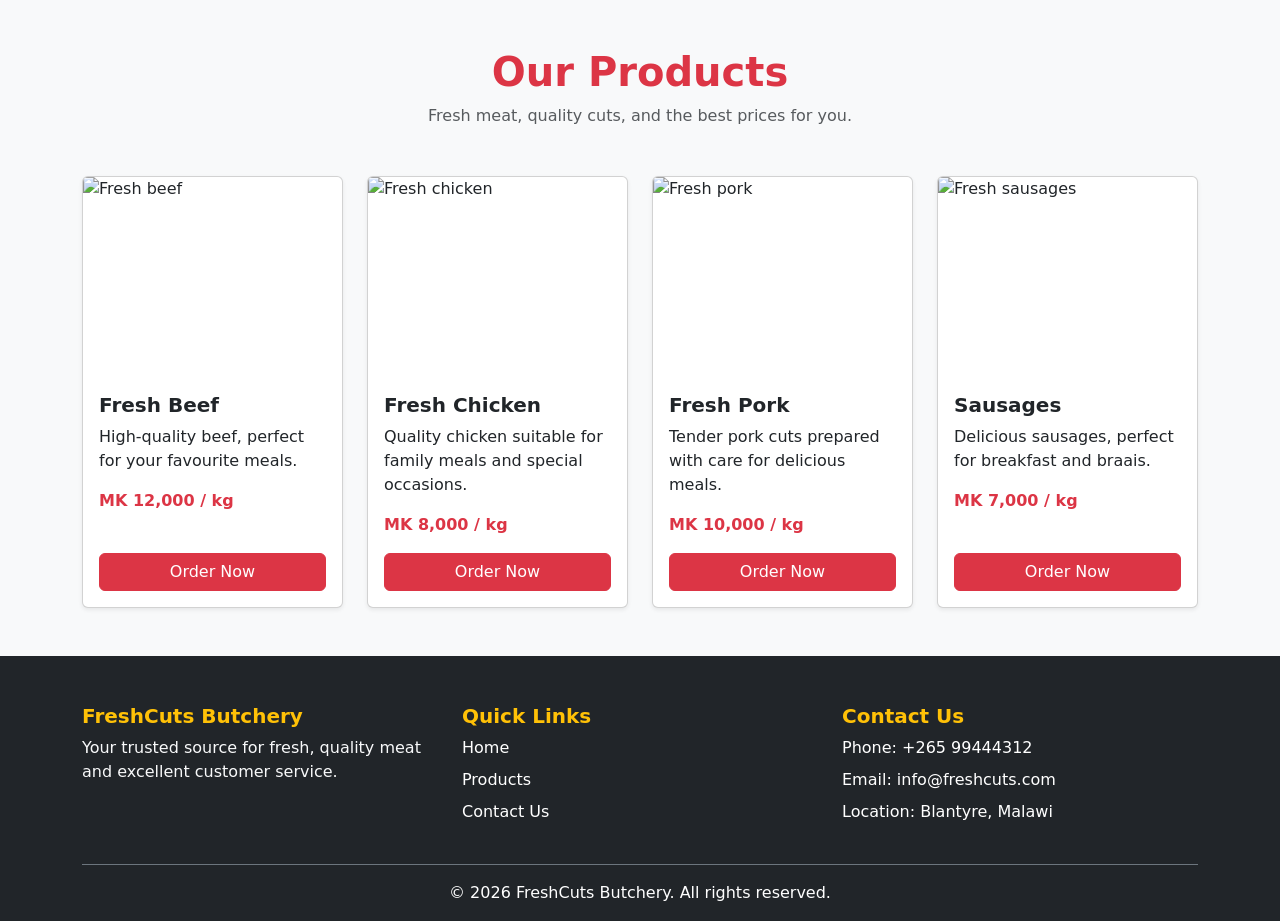
==== products.html @ 131077a3 "Add files via upload product html" ====
<!DOCTYPE html>
<html lang="en">

<head>
    <meta charset="UTF-8">
    <meta name="viewport" content="width=device-width, initial-scale=1.0">

    <title>Our Products | FreshCuts Butchery</title>

    <!-- Bootstrap CSS -->
    <link href="https://cdn.jsdelivr.net/npm/bootstrap@5.3.3/dist/css/bootstrap.min.css"
          rel="stylesheet">
</head>

<body>

    <!-- ================= PRODUCTS SECTION ================= -->

    <section class="py-5 bg-light">

        <div class="container">

            <!-- Section Heading -->
            <div class="text-center mb-5">
                <h1 class="fw-bold text-danger">Our Products</h1>

                <p class="text-muted">
                    Fresh meat, quality cuts, and the best prices for you.
                </p>
            </div>

            <!-- Product Cards -->
            <div class="row g-4">

                <!-- BEEF CARD -->
                <div class="col-12 col-sm-6 col-lg-3">

                    <div class="card h-100 shadow-sm">

                        <img src="beef.jpg"
                             class="card-img-top"
                             alt="Fresh beef"
                             style="height: 200px; object-fit: cover;">

                        <div class="card-body d-flex flex-column">

                            <h5 class="card-title fw-bold">Fresh Beef</h5>

                            <p class="card-text">
                                High-quality beef, perfect for your favourite meals.
                            </p>

                            <p class="fw-bold text-danger">MK 12,000 / kg</p>

                            <a href="#" class="btn btn-danger mt-auto">
                                Order Now
                            </a>

                        </div>

                    </div>

                </div>


                <!-- CHICKEN CARD -->
                <div class="col-12 col-sm-6 col-lg-3">

                    <div class="card h-100 shadow-sm">

                        <img src="chicken.jpg"
                             class="card-img-top"
                             alt="Fresh chicken"
                             style="height: 200px; object-fit: cover;">

                        <div class="card-body d-flex flex-column">

                            <h5 class="card-title fw-bold">Fresh Chicken</h5>

                            <p class="card-text">
                                Quality chicken suitable for family meals and special occasions.
                            </p>

                            <p class="fw-bold text-danger">MK 8,000 / kg</p>

                            <a href="#" class="btn btn-danger mt-auto">
                                Order Now
                            </a>

                        </div>

                    </div>

                </div>


                <!-- PORK CARD -->
                <div class="col-12 col-sm-6 col-lg-3">

                    <div class="card h-100 shadow-sm">

                        <img src="pork.jpg"
                             class="card-img-top"
                             alt="Fresh pork"
                             style="height: 200px; object-fit: cover;">

                        <div class="card-body d-flex flex-column">

                            <h5 class="card-title fw-bold">Fresh Pork</h5>

                            <p class="card-text">
                                Tender pork cuts prepared with care for delicious meals.
                            </p>

                            <p class="fw-bold text-danger">MK 10,000 / kg</p>

                            <a href="#" class="btn btn-danger mt-auto">
                                Order Now
                            </a>

                        </div>

                    </div>

                </div>


                <!-- SAUSAGES CARD -->
                <div class="col-12 col-sm-6 col-lg-3">

                    <div class="card h-100 shadow-sm">

                        <img src="SS.jpg"
                             class="card-img-top"
                             alt="Fresh sausages"
                             style="height: 200px; object-fit: cover;">

                        <div class="card-body d-flex flex-column">

                            <h5 class="card-title fw-bold">Sausages</h5>

                            <p class="card-text">
                                Delicious sausages, perfect for breakfast and braais.
                            </p>

                            <p class="fw-bold text-danger">MK 7,000 / kg</p>

                            <a href="#" class="btn btn-danger mt-auto">
                                Order Now
                            </a>

                        </div>

                    </div>

                </div>

            </div>

        </div>

    </section>


    <!-- ================= FOOTER SECTION ================= -->

    <footer class="bg-dark text-white pt-5">

        <div class="container">

            <div class="row g-4 pb-4">

                <!-- ABOUT -->
                <div class="col-12 col-md-4">

                    <h5 class="text-warning fw-bold">
                        FreshCuts Butchery
                    </h5>

                    <p class="text-light">
                        Your trusted source for fresh, quality meat
                        and excellent customer service.
                    </p>

                </div>


                <!-- QUICK LINKS -->
                <div class="col-12 col-md-4">

                    <h5 class="text-warning fw-bold">
                        Quick Links
                    </h5>

                    <ul class="list-unstyled">

                        <li class="mb-2">
                            <a href="index.html"
                               class="text-white text-decoration-none">
                                Home
                            </a>
                        </li>

                        <li class="mb-2">
                            <a href="products.html"
                               class="text-white text-decoration-none">
                                Products
                            </a>
                        </li>

                        <li class="mb-2">
                            <a href="contact.html"
                               class="text-white text-decoration-none">
                                Contact Us
                            </a>
                        </li>

                    </ul>

                </div>


                <!-- CONTACT DETAILS -->
                <div class="col-12 col-md-4">

                    <h5 class="text-warning fw-bold">
                        Contact Us
                    </h5>

                    <p class="mb-2">Phone: +265 99444312</p>

                    <p class="mb-2">Email: info@freshcuts.com</p>

                    <p>Location: Blantyre, Malawi</p>

                </div>

            </div>


            <!-- COPYRIGHT -->
            <div class="border-top border-secondary text-center py-3">

                <p class="mb-0">
                    &copy; 2026 FreshCuts Butchery.
                    All rights reserved.
                </p>

            </div>

        </div>

    </footer>


    <!-- Bootstrap JavaScript -->
    <script src="https://cdn.jsdelivr.net/npm/bootstrap@5.3.3/dist/js/bootstrap.bundle.min.js">
    </script>

</body>

</html>
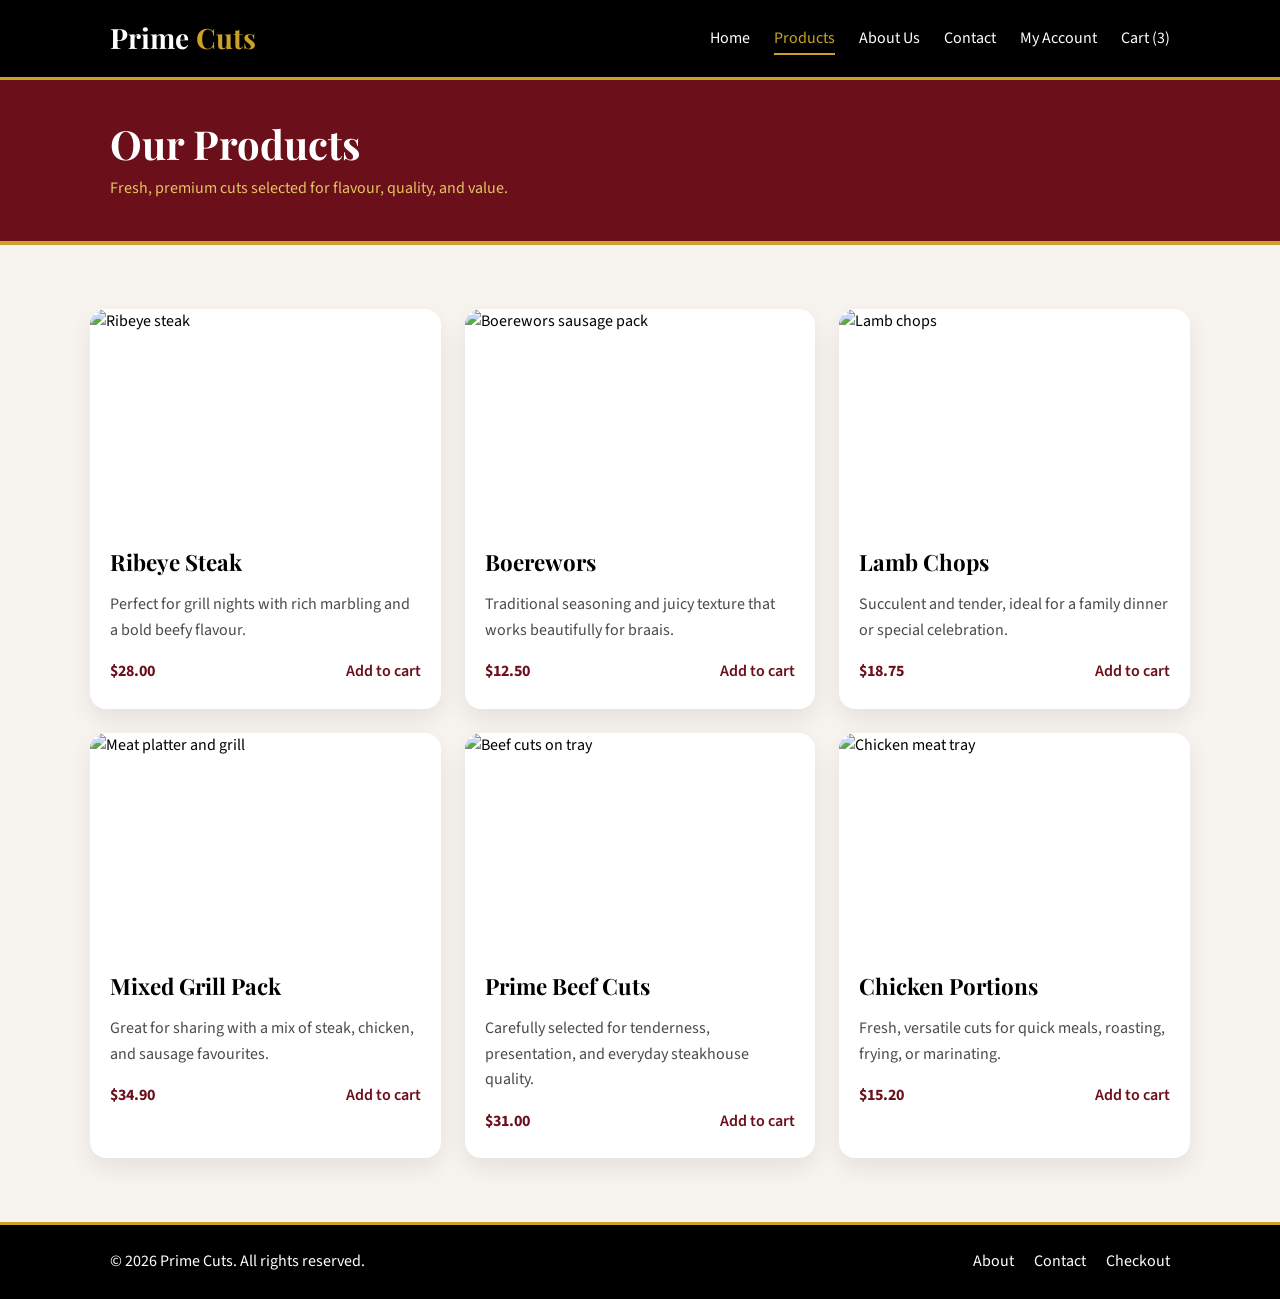
==== commit 16f4e758: "Add files via upload" ====
--- a/products.html
+++ b/products.html
@@ -1,262 +1,117 @@
 <!DOCTYPE html>
 <html lang="en">
+<head>
+  <meta charset="UTF-8">
+  <meta name="viewport" content="width=device-width, initial-scale=1.0">
+  <title>Products | Prime Cuts</title>
+  <link rel="preconnect" href="https://fonts.googleapis.com">
+  <link rel="preconnect" href="https://fonts.gstatic.com" crossorigin>
+  <link href="https://fonts.googleapis.com/css2?family=Playfair+Display:wght@600;700&family=Source+Sans+3:wght@400;600;700&display=swap" rel="stylesheet">
+  <link rel="stylesheet" href="styles.css">
+</head>
+<body>
+  <header class="site-header">
+    <div class="container header-inner">
+      <a href="index.html" class="logo">Prime <span>Cuts</span></a>
+      <nav aria-label="Main navigation">
+        <ul class="nav-links">
+          <li><a href="index.html">Home</a></li>
+          <li><a href="products.html" class="active">Products</a></li>
+          <li><a href="about.html">About Us</a></li>
+          <li><a href="contact.html">Contact</a></li>
+          <li><a href="my-account.html">My Account</a></li>
+          <li><a href="checkout.html">Cart (3)</a></li>
+        </ul>
+      </nav>
+    </div>
+  </header>
 
-<head>
-    <meta charset="UTF-8">
-    <meta name="viewport" content="width=device-width, initial-scale=1.0">
+  <section class="page-banner">
+    <div class="container">
+      <h1>Our Products</h1>
+      <p>Fresh, premium cuts selected for flavour, quality, and value.</p>
+    </div>
+  </section>
 
-    <title>Our Products | FreshCuts Butchery</title>
+  <main class="container section-block">
+    <div class="product-grid">
+      <article class="product-card">
+        <div class="product-image">
+          <img src="https://images.unsplash.com/photo-1555939594-58d7cb561ad1?auto=format&fit=crop&w=900&q=80" alt="Ribeye steak">
+        </div>
+        <div class="product-content">
+          <h3>Ribeye Steak</h3>
+          <p>Perfect for grill nights with rich marbling and a bold beefy flavour.</p>
+          <div class="product-meta"><span>$28.00</span><a href="checkout.html">Add to cart</a></div>
+        </div>
+      </article>
 
-    <!-- Bootstrap CSS -->
-    <link href="https://cdn.jsdelivr.net/npm/bootstrap@5.3.3/dist/css/bootstrap.min.css"
-          rel="stylesheet">
-</head>
+      <article class="product-card">
+        <div class="product-image">
+          <img src="https://images.unsplash.com/photo-1529692236671-f1f6cf9683ba?auto=format&fit=crop&w=900&q=80" alt="Boerewors sausage pack">
+        </div>
+        <div class="product-content">
+          <h3>Boerewors</h3>
+          <p>Traditional seasoning and juicy texture that works beautifully for braais.</p>
+          <div class="product-meta"><span>$12.50</span><a href="checkout.html">Add to cart</a></div>
+        </div>
+      </article>
 
-<body>
+      <article class="product-card">
+        <div class="product-image">
+          <img src="https://images.unsplash.com/photo-1600891964092-4316c288032e?auto=format&fit=crop&w=900&q=80" alt="Lamb chops">
+        </div>
+        <div class="product-content">
+          <h3>Lamb Chops</h3>
+          <p>Succulent and tender, ideal for a family dinner or special celebration.</p>
+          <div class="product-meta"><span>$18.75</span><a href="checkout.html">Add to cart</a></div>
+        </div>
+      </article>
 
-    <!-- ================= PRODUCTS SECTION ================= -->
+      <article class="product-card">
+        <div class="product-image">
+          <img src="https://images.unsplash.com/photo-1544025162-d76694265947?auto=format&fit=crop&w=900&q=80" alt="Meat platter and grill">
+        </div>
+        <div class="product-content">
+          <h3>Mixed Grill Pack</h3>
+          <p>Great for sharing with a mix of steak, chicken, and sausage favourites.</p>
+          <div class="product-meta"><span>$34.90</span><a href="checkout.html">Add to cart</a></div>
+        </div>
+      </article>
 
-    <section class="py-5 bg-light">
+      <article class="product-card">
+        <div class="product-image">
+          <img src="https://images.unsplash.com/photo-1607623814075-e51df1bdc82f?auto=format&fit=crop&w=900&q=80" alt="Beef cuts on tray">
+        </div>
+        <div class="product-content">
+          <h3>Prime Beef Cuts</h3>
+          <p>Carefully selected for tenderness, presentation, and everyday steakhouse quality.</p>
+          <div class="product-meta"><span>$31.00</span><a href="checkout.html">Add to cart</a></div>
+        </div>
+      </article>
 
-        <div class="container">
+      <article class="product-card">
+        <div class="product-image">
+          <img src="https://images.unsplash.com/photo-1518492104633-130d0cc84637?auto=format&fit=crop&w=900&q=80" alt="Chicken meat tray">
+        </div>
+        <div class="product-content">
+          <h3>Chicken Portions</h3>
+          <p>Fresh, versatile cuts for quick meals, roasting, frying, or marinating.</p>
+          <div class="product-meta"><span>$15.20</span><a href="checkout.html">Add to cart</a></div>
+        </div>
+      </article>
+    </div>
+  </main>
 
-            <!-- Section Heading -->
-            <div class="text-center mb-5">
-                <h1 class="fw-bold text-danger">Our Products</h1>
-
-                <p class="text-muted">
-                    Fresh meat, quality cuts, and the best prices for you.
-                </p>
-            </div>
-
-            <!-- Product Cards -->
-            <div class="row g-4">
-
-                <!-- BEEF CARD -->
-                <div class="col-12 col-sm-6 col-lg-3">
-
-                    <div class="card h-100 shadow-sm">
-
-                        <img src="beef.jpg"
-                             class="card-img-top"
-                             alt="Fresh beef"
-                             style="height: 200px; object-fit: cover;">
-
-                        <div class="card-body d-flex flex-column">
-
-                            <h5 class="card-title fw-bold">Fresh Beef</h5>
-
-                            <p class="card-text">
-                                High-quality beef, perfect for your favourite meals.
-                            </p>
-
-                            <p class="fw-bold text-danger">MK 12,000 / kg</p>
-
-                            <a href="#" class="btn btn-danger mt-auto">
-                                Order Now
-                            </a>
-
-                        </div>
-
-                    </div>
-
-                </div>
-
-
-                <!-- CHICKEN CARD -->
-                <div class="col-12 col-sm-6 col-lg-3">
-
-                    <div class="card h-100 shadow-sm">
-
-                        <img src="chicken.jpg"
-                             class="card-img-top"
-                             alt="Fresh chicken"
-                             style="height: 200px; object-fit: cover;">
-
-                        <div class="card-body d-flex flex-column">
-
-                            <h5 class="card-title fw-bold">Fresh Chicken</h5>
-
-                            <p class="card-text">
-                                Quality chicken suitable for family meals and special occasions.
-                            </p>
-
-                            <p class="fw-bold text-danger">MK 8,000 / kg</p>
-
-                            <a href="#" class="btn btn-danger mt-auto">
-                                Order Now
-                            </a>
-
-                        </div>
-
-                    </div>
-
-                </div>
-
-
-                <!-- PORK CARD -->
-                <div class="col-12 col-sm-6 col-lg-3">
-
-                    <div class="card h-100 shadow-sm">
-
-                        <img src="pork.jpg"
-                             class="card-img-top"
-                             alt="Fresh pork"
-                             style="height: 200px; object-fit: cover;">
-
-                        <div class="card-body d-flex flex-column">
-
-                            <h5 class="card-title fw-bold">Fresh Pork</h5>
-
-                            <p class="card-text">
-                                Tender pork cuts prepared with care for delicious meals.
-                            </p>
-
-                            <p class="fw-bold text-danger">MK 10,000 / kg</p>
-
-                            <a href="#" class="btn btn-danger mt-auto">
-                                Order Now
-                            </a>
-
-                        </div>
-
-                    </div>
-
-                </div>
-
-
-                <!-- SAUSAGES CARD -->
-                <div class="col-12 col-sm-6 col-lg-3">
-
-                    <div class="card h-100 shadow-sm">
-
-                        <img src="SS.jpg"
-                             class="card-img-top"
-                             alt="Fresh sausages"
-                             style="height: 200px; object-fit: cover;">
-
-                        <div class="card-body d-flex flex-column">
-
-                            <h5 class="card-title fw-bold">Sausages</h5>
-
-                            <p class="card-text">
-                                Delicious sausages, perfect for breakfast and braais.
-                            </p>
-
-                            <p class="fw-bold text-danger">MK 7,000 / kg</p>
-
-                            <a href="#" class="btn btn-danger mt-auto">
-                                Order Now
-                            </a>
-
-                        </div>
-
-                    </div>
-
-                </div>
-
-            </div>
-
-        </div>
-
-    </section>
-
-
-    <!-- ================= FOOTER SECTION ================= -->
-
-    <footer class="bg-dark text-white pt-5">
-
-        <div class="container">
-
-            <div class="row g-4 pb-4">
-
-                <!-- ABOUT -->
-                <div class="col-12 col-md-4">
-
-                    <h5 class="text-warning fw-bold">
-                        FreshCuts Butchery
-                    </h5>
-
-                    <p class="text-light">
-                        Your trusted source for fresh, quality meat
-                        and excellent customer service.
-                    </p>
-
-                </div>
-
-
-                <!-- QUICK LINKS -->
-                <div class="col-12 col-md-4">
-
-                    <h5 class="text-warning fw-bold">
-                        Quick Links
-                    </h5>
-
-                    <ul class="list-unstyled">
-
-                        <li class="mb-2">
-                            <a href="index.html"
-                               class="text-white text-decoration-none">
-                                Home
-                            </a>
-                        </li>
-
-                        <li class="mb-2">
-                            <a href="products.html"
-                               class="text-white text-decoration-none">
-                                Products
-                            </a>
-                        </li>
-
-                        <li class="mb-2">
-                            <a href="contact.html"
-                               class="text-white text-decoration-none">
-                                Contact Us
-                            </a>
-                        </li>
-
-                    </ul>
-
-                </div>
-
-
-                <!-- CONTACT DETAILS -->
-                <div class="col-12 col-md-4">
-
-                    <h5 class="text-warning fw-bold">
-                        Contact Us
-                    </h5>
-
-                    <p class="mb-2">Phone: +265 99444312</p>
-
-                    <p class="mb-2">Email: info@freshcuts.com</p>
-
-                    <p>Location: Blantyre, Malawi</p>
-
-                </div>
-
-            </div>
-
-
-            <!-- COPYRIGHT -->
-            <div class="border-top border-secondary text-center py-3">
-
-                <p class="mb-0">
-                    &copy; 2026 FreshCuts Butchery.
-                    All rights reserved.
-                </p>
-
-            </div>
-
-        </div>
-
-    </footer>
-
-
-    <!-- Bootstrap JavaScript -->
-    <script src="https://cdn.jsdelivr.net/npm/bootstrap@5.3.3/dist/js/bootstrap.bundle.min.js">
-    </script>
-
+  <footer class="site-footer">
+    <div class="container footer-inner">
+      <p>&copy; 2026 Prime Cuts. All rights reserved.</p>
+      <ul class="footer-links">
+        <li><a href="about.html">About</a></li>
+        <li><a href="contact.html">Contact</a></li>
+        <li><a href="checkout.html">Checkout</a></li>
+      </ul>
+    </div>
+  </footer>
 </body>
-
-</html>+</html>
--- a/styles.css
+++ b/styles.css
@@ -0,0 +1,905 @@
+/* ==========================================================
+   PRIME CUTS BUTCHERY - styles.css
+   Colour scheme: Burgundy, Gold, Black, White
+   Sections: 1 Design tokens | 2 Base | 3 Layout | 4 Header
+             5 Banner | 6 Forms | 7 Order summary | 8 Buttons
+             9 Footer | 10 Animations | 11 Responsive
+   ========================================================== */
+
+/* ---------- 1. DESIGN TOKENS (consistent design) ---------- */
+:root {
+  --burgundy: #6b0f1a;
+  --burgundy-dark: #4a0a12;
+  --gold: #c9a227;
+  --gold-light: #e3c564;
+  --black: #000000;
+  --white: #ffffff;
+  --off-white: #f7f3ee;
+
+  --font-heading: "Playfair Display", Georgia, "Times New Roman", serif;
+  --font-body: "Source Sans 3", "Segoe UI", Arial, sans-serif;
+
+  --radius: 4px;
+  --transition: 0.25s ease;
+}
+
+/* ---------- 2. BASE ---------- */
+*,
+*::before,
+*::after {
+  box-sizing: border-box;
+}
+
+body {
+  margin: 0;
+  font-family: var(--font-body);
+  font-size: 1rem;
+  line-height: 1.6;
+  color: var(--black);
+  background-color: var(--off-white);
+}
+
+h1, h2, h3 {
+  font-family: var(--font-heading);
+  line-height: 1.2;
+  margin: 0 0 0.5rem;
+}
+
+a {
+  color: inherit;
+  text-decoration: none;
+}
+
+ul {
+  list-style: none;
+  margin: 0;
+  padding: 0;
+}
+
+:focus-visible {
+  outline: 3px solid var(--gold);
+  outline-offset: 2px;
+}
+
+/* ---------- 3. LAYOUT ---------- */
+.container {
+  width: 100%;
+  max-width: 1100px;
+  margin: 0 auto;
+  padding: 0 1.25rem;
+}
+
+.checkout-layout {
+  display: grid;
+  grid-template-columns: 1.4fr 1fr;
+  gap: 2rem;
+  padding-top: 2.5rem;
+  padding-bottom: 3rem;
+  align-items: start;
+}
+
+/* ---------- 4. HEADER ---------- */
+.site-header {
+  background-color: var(--black);
+  border-bottom: 3px solid var(--gold);
+}
+
+.header-inner {
+  display: flex;
+  align-items: center;
+  justify-content: space-between;
+  flex-wrap: wrap;
+  gap: 0.75rem;
+  padding-top: 1rem;
+  padding-bottom: 1rem;
+}
+
+.logo {
+  font-family: var(--font-heading);
+  font-size: 1.75rem;
+  font-weight: 700;
+  color: var(--white);
+}
+
+.logo span {
+  color: var(--gold);
+}
+
+.nav-links {
+  display: flex;
+  flex-wrap: wrap;
+  gap: 1.5rem;
+}
+
+.nav-links a {
+  color: var(--white);
+  padding-bottom: 0.25rem;
+  border-bottom: 2px solid transparent;
+  transition: color var(--transition), border-color var(--transition);
+}
+
+.nav-links a:hover,
+.nav-links a.active {
+  color: var(--gold);
+  border-bottom-color: var(--gold);
+}
+
+/* ---------- 5. PAGE BANNER ---------- */
+.page-banner {
+  background-color: var(--burgundy);
+  color: var(--white);
+  padding: 2.5rem 0;
+  border-bottom: 4px solid var(--gold);
+}
+
+.page-banner h1 {
+  font-size: 2.5rem;
+  color: var(--white);
+}
+
+.page-banner p {
+  margin: 0;
+  color: var(--gold-light);
+}
+
+/* ---------- 6. FORMS ---------- */
+.checkout-form fieldset {
+  background-color: var(--white);
+  border: 1px solid #ddd;
+  border-top: 4px solid var(--burgundy);
+  border-radius: var(--radius);
+  padding: 1.25rem 1.5rem 1.5rem;
+  margin: 0 0 1.5rem;
+}
+
+.checkout-form legend {
+  font-family: var(--font-heading);
+  font-size: 1.25rem;
+  font-weight: 600;
+  color: var(--burgundy);
+  padding: 0 0.5rem;
+}
+
+.form-row {
+  display: grid;
+  grid-template-columns: 1fr 1fr;
+  gap: 1rem;
+}
+
+.field {
+  margin-bottom: 1rem;
+}
+
+.field label {
+  display: block;
+  font-weight: 600;
+  margin-bottom: 0.25rem;
+}
+
+.field input,
+.field textarea {
+  width: 100%;
+  padding: 0.65rem 0.75rem;
+  font: inherit;
+  color: var(--black);
+  background-color: var(--white);
+  border: 1px solid #999;
+  border-radius: var(--radius);
+  transition: border-color var(--transition), box-shadow var(--transition);
+}
+
+.field input:hover,
+.field textarea:hover {
+  border-color: var(--burgundy);
+}
+
+.field input:focus,
+.field textarea:focus {
+  outline: none;
+  border-color: var(--gold);
+  box-shadow: 0 0 0 3px rgba(201, 162, 39, 0.35);
+}
+
+/* ---------- 7. ORDER SUMMARY ---------- */
+.order-summary {
+  position: sticky;
+  top: 1.5rem;
+  background-color: var(--black);
+  color: var(--white);
+  border: 2px solid var(--gold);
+  border-radius: var(--radius);
+  padding: 1.5rem;
+}
+
+.order-summary h2 {
+  color: var(--gold);
+  font-size: 1.5rem;
+  padding-bottom: 0.75rem;
+  border-bottom: 1px solid var(--gold);
+}
+
+.order-summary table {
+  width: 100%;
+  border-collapse: collapse;
+  margin: 1rem 0;
+}
+
+.order-summary th {
+  text-align: left;
+  font-weight: 600;
+  color: var(--gold-light);
+  padding: 0.4rem 0;
+}
+
+.order-summary td {
+  padding: 0.6rem 0;
+  border-top: 1px solid #333;
+}
+
+.order-summary tbody tr {
+  transition: background-color var(--transition);
+}
+
+.order-summary tbody tr:hover {
+  background-color: var(--burgundy-dark);
+}
+
+.order-summary .num {
+  text-align: right;
+}
+
+.totals {
+  margin: 0;
+}
+
+.totals div {
+  display: flex;
+  justify-content: space-between;
+  padding: 0.4rem 0;
+}
+
+.totals dt,
+.totals dd {
+  margin: 0;
+}
+
+.totals .grand-total {
+  margin-top: 0.5rem;
+  padding-top: 0.75rem;
+  border-top: 2px solid var(--gold);
+  font-family: var(--font-heading);
+  font-size: 1.35rem;
+  color: var(--gold);
+}
+
+.summary-note {
+  margin: 1rem 0 0;
+  font-size: 0.9rem;
+  color: #ccc;
+}
+
+/* ---------- 8. BUTTONS ---------- */
+.btn {
+  display: inline-block;
+  padding: 0.85rem 2rem;
+  font: inherit;
+  font-weight: 600;
+  border: 2px solid transparent;
+  border-radius: var(--radius);
+  cursor: pointer;
+  transition: background-color var(--transition), color var(--transition),
+              transform var(--transition), box-shadow var(--transition);
+}
+
+.btn-gold {
+  background-color: var(--gold);
+  color: var(--black);
+  border-color: var(--gold);
+}
+
+.btn-gold:hover {
+  background-color: var(--burgundy);
+  color: var(--white);
+  border-color: var(--gold);
+  transform: translateY(-2px);
+  box-shadow: 0 6px 14px rgba(0, 0, 0, 0.25);
+}
+
+.btn-gold:active {
+  transform: translateY(0);
+}
+
+/* ---------- 9. FOOTER ---------- */
+.site-footer {
+  background-color: var(--black);
+  color: var(--white);
+  border-top: 3px solid var(--gold);
+  padding: 1.5rem 0;
+}
+
+.footer-inner {
+  display: flex;
+  justify-content: space-between;
+  align-items: center;
+  flex-wrap: wrap;
+  gap: 0.75rem;
+}
+
+.footer-inner p {
+  margin: 0;
+}
+
+.footer-links {
+  display: flex;
+  gap: 1.25rem;
+}
+
+.footer-links a {
+  transition: color var(--transition);
+}
+
+.footer-links a:hover {
+  color: var(--gold);
+}
+
+/* ---------- 10. ANIMATIONS ---------- */
+/* One entrance animation: the order summary slides in on page load */
+@keyframes slide-in {
+  from {
+    opacity: 0;
+    transform: translateX(24px);
+  }
+  to {
+    opacity: 1;
+    transform: translateX(0);
+  }
+}
+
+.order-summary {
+  animation: slide-in 0.6s ease-out both;
+}
+
+/* Respect users who prefer less motion */
+@media (prefers-reduced-motion: reduce) {
+  *,
+  *::before,
+  *::after {
+    animation: none !important;
+    transition: none !important;
+  }
+}
+
+/* ---------- 11. RESPONSIVE DESIGN ---------- */
+/* Tablet */
+@media (max-width: 900px) {
+  .checkout-layout {
+    grid-template-columns: 1fr;
+  }
+
+  /* Show the summary first so customers see their order before the form */
+  .order-summary {
+    order: -1;
+    position: static;
+  }
+}
+
+/* Mobile */
+@media (max-width: 600px) {
+  .header-inner {
+    flex-direction: column;
+    align-items: flex-start;
+  }
+
+  .nav-links {
+    gap: 1rem;
+  }
+
+  .page-banner h1 {
+    font-size: 2rem;
+  }
+
+  .form-row {
+    grid-template-columns: 1fr;
+    gap: 0;
+  }
+
+  .checkout-form fieldset {
+    padding: 1rem;
+  }
+
+  .btn {
+    width: 100%;
+  }
+
+  .footer-inner {
+    flex-direction: column;
+    align-items: flex-start;
+  }
+}
+
+/* ---------- 12. HOME PAGE STORE FRONT ---------- */
+.hero-section {
+  background: linear-gradient(135deg, rgba(107, 15, 26, 0.96), rgba(34, 20, 18, 0.86));
+  color: var(--white);
+  padding: 4rem 0 3rem;
+}
+
+.hero-inner {
+  display: grid;
+  grid-template-columns: 1.1fr 0.9fr;
+  gap: 2rem;
+  align-items: center;
+}
+
+.eyebrow {
+  display: inline-block;
+  font-size: 0.82rem;
+  letter-spacing: 0.12rem;
+  text-transform: uppercase;
+  font-weight: 700;
+  color: var(--gold-light);
+  margin-bottom: 1rem;
+}
+
+.eyebrow.dark {
+  color: var(--burgundy);
+}
+
+.hero-copy h1 {
+  font-size: clamp(2.5rem, 5vw, 4.3rem);
+  margin-bottom: 1rem;
+  color: var(--white);
+}
+
+.hero-copy p {
+  font-size: 1.08rem;
+  max-width: 600px;
+  color: rgba(255, 255, 255, 0.8);
+}
+
+.hero-actions {
+  display: flex;
+  gap: 1rem;
+  flex-wrap: wrap;
+  margin: 1.75rem 0;
+}
+
+.btn-outline {
+  border: 1px solid rgba(255, 255, 255, 0.7);
+  color: var(--white);
+  background: transparent;
+}
+
+.btn-outline:hover {
+  background: rgba(255, 255, 255, 0.08);
+  transform: translateY(-2px);
+}
+
+.btn-outline-dark {
+  border: 1px solid var(--burgundy);
+  color: var(--burgundy);
+  background: transparent;
+}
+
+.btn-outline-dark:hover {
+  background: rgba(107, 15, 26, 0.06);
+}
+
+.mini-stats {
+  display: flex;
+  flex-wrap: wrap;
+  gap: 1rem;
+  list-style: none;
+  padding: 0;
+  margin: 0;
+  color: rgba(255, 255, 255, 0.85);
+}
+
+.mini-stats li {
+  position: relative;
+  padding-left: 1rem;
+}
+
+.mini-stats li::before {
+  content: "•";
+  position: absolute;
+  left: 0;
+  color: var(--gold);
+}
+
+.hero-visual {
+  position: relative;
+  min-height: 500px;
+}
+
+.image-card {
+  position: absolute;
+  overflow: hidden;
+  border-radius: 1.2rem;
+  box-shadow: 0 18px 40px rgba(0, 0, 0, 0.28);
+  border: 4px solid rgba(255, 255, 255, 0.2);
+}
+
+.image-card img {
+  display: block;
+  width: 100%;
+  height: 100%;
+  object-fit: cover;
+}
+
+.primary-card {
+  width: 75%;
+  height: 420px;
+  top: 30px;
+  right: 70px;
+}
+
+.secondary-card {
+  width: 45%;
+  height: 230px;
+  left: 0;
+  bottom: 0;
+}
+
+.section-block {
+  padding: 4rem 0;
+}
+
+.section-header {
+  margin-bottom: 2rem;
+}
+
+.section-header h2 {
+  font-size: clamp(1.8rem, 3vw, 2.8rem);
+}
+
+.feature-grid {
+  display: grid;
+  grid-template-columns: repeat(3, minmax(0, 1fr));
+  gap: 1.5rem;
+}
+
+.feature-card,
+.info-card,
+.account-card,
+.team-card {
+  background: var(--white);
+  border: 1px solid rgba(0, 0, 0, 0.06);
+  border-radius: 1rem;
+  box-shadow: 0 12px 28px rgba(0, 0, 0, 0.05);
+}
+
+.feature-card {
+  padding: 1.75rem;
+}
+
+.icon {
+  display: inline-flex;
+  align-items: center;
+  justify-content: center;
+  width: 52px;
+  height: 52px;
+  border-radius: 50%;
+  background: rgba(201, 162, 39, 0.15);
+  color: var(--burgundy);
+  font-weight: 700;
+  margin-bottom: 1rem;
+}
+
+.products-showcase {
+  background: #f2ebe4;
+  padding: 4rem 0;
+}
+
+.product-grid {
+  display: grid;
+  grid-template-columns: repeat(3, minmax(0, 1fr));
+  gap: 1.5rem;
+}
+
+.product-card {
+  background: var(--white);
+  border-radius: 1rem;
+  overflow: hidden;
+  box-shadow: 0 10px 24px rgba(0, 0, 0, 0.08);
+}
+
+.product-image {
+  height: 220px;
+  overflow: hidden;
+}
+
+.product-image img {
+  width: 100%;
+  height: 100%;
+  object-fit: cover;
+  display: block;
+  transition: transform 0.35s ease;
+}
+
+.product-card:hover .product-image img {
+  transform: scale(1.04);
+}
+
+.product-content {
+  padding: 1.25rem 1.25rem 1.5rem;
+}
+
+.product-content h3 {
+  font-size: 1.4rem;
+  margin-bottom: 0.5rem;
+}
+
+.product-content p {
+  color: #4a4a4a;
+  margin-bottom: 1rem;
+}
+
+.product-meta {
+  display: flex;
+  justify-content: space-between;
+  align-items: center;
+  gap: 1rem;
+}
+
+.product-meta span {
+  font-weight: 700;
+  color: var(--burgundy);
+}
+
+.product-meta a {
+  color: var(--burgundy);
+  font-weight: 600;
+}
+
+.cta-banner {
+  padding: 4rem 0;
+  background: var(--black);
+  color: var(--white);
+}
+
+.cta-inner {
+  display: flex;
+  justify-content: space-between;
+  align-items: center;
+  gap: 1rem;
+  flex-wrap: wrap;
+}
+
+.story-layout {
+  display: grid;
+  grid-template-columns: 1.1fr 0.9fr;
+  gap: 2rem;
+  align-items: center;
+}
+
+.story-image-card {
+  overflow: hidden;
+  border-radius: 1rem;
+  box-shadow: 0 16px 32px rgba(0, 0, 0, 0.12);
+}
+
+.story-image-card img {
+  display: block;
+  width: 100%;
+  height: 420px;
+  object-fit: cover;
+}
+
+.team-grid {
+  display: grid;
+  grid-template-columns: repeat(3, minmax(0, 1fr));
+  gap: 1.5rem;
+}
+
+.team-card {
+  overflow: hidden;
+}
+
+.team-card img {
+  display: block;
+  width: 100%;
+  height: 260px;
+  object-fit: cover;
+}
+
+.team-card h3,
+.team-card p,
+.info-card h3,
+.info-card p,
+.info-card li,
+.account-card h2,
+.account-card p,
+.account-card h3 {
+  padding-left: 1.25rem;
+  padding-right: 1.25rem;
+}
+
+.team-card h3 {
+  margin-top: 1rem;
+  margin-bottom: 0.25rem;
+}
+
+.job-title {
+  font-weight: 700;
+  color: var(--burgundy);
+}
+
+.values-grid {
+  display: grid;
+  grid-template-columns: repeat(3, minmax(0, 1fr));
+  gap: 1.5rem;
+}
+
+.info-card {
+  padding: 1.5rem 0;
+}
+
+.info-card h3 {
+  margin-bottom: 0.75rem;
+}
+
+.info-card ul {
+  list-style: disc;
+  margin-left: 2rem;
+  padding-right: 1rem;
+}
+
+.account-shell {
+  padding-top: 3rem;
+  padding-bottom: 4rem;
+}
+
+.account-header h1 {
+  font-size: clamp(2rem, 4vw, 3rem);
+}
+
+.account-layout {
+  display: grid;
+  grid-template-columns: 1.1fr 1.1fr;
+  gap: 1.5rem;
+}
+
+.account-card {
+  padding: 1.5rem;
+}
+
+.profile-meta {
+  display: flex;
+  align-items: center;
+  gap: 1rem;
+  margin: 1rem 0 1.5rem;
+}
+
+.profile-avatar {
+  width: 68px;
+  height: 68px;
+  border-radius: 50%;
+  background: linear-gradient(135deg, var(--burgundy), #9d2e3b);
+  color: var(--white);
+  display: grid;
+  place-items: center;
+  font-size: 1.6rem;
+  font-weight: 700;
+}
+
+.order-item {
+  display: flex;
+  justify-content: space-between;
+  gap: 1rem;
+  padding: 1rem 0;
+  border-bottom: 1px solid #ece5de;
+}
+
+.order-item:last-child {
+  border-bottom: none;
+}
+
+.order-item h3 {
+  margin: 0 0 0.25rem;
+}
+
+.order-amount {
+  text-align: right;
+}
+
+.order-amount span {
+  display: inline-block;
+  margin-top: 0.3rem;
+  padding: 0.25rem 0.6rem;
+  border-radius: 999px;
+  background: rgba(201, 162, 39, 0.16);
+  color: var(--burgundy);
+  font-size: 0.75rem;
+  font-weight: 700;
+  text-transform: uppercase;
+}
+
+.settings-card {
+  grid-column: 1 / -1;
+}
+
+.logout-button {
+  grid-column: 1 / -1;
+  justify-self: start;
+  border: none;
+  background: var(--black);
+  color: var(--white);
+  padding: 0.9rem 1.5rem;
+  border-radius: 0.75rem;
+  font: inherit;
+  font-weight: 700;
+  cursor: pointer;
+}
+
+.contact-layout {
+  display: grid;
+  grid-template-columns: 1fr 1fr;
+  gap: 2rem;
+}
+
+.contact-card {
+  background: var(--white);
+  border-radius: 1rem;
+  padding: 1.75rem;
+  box-shadow: 0 12px 22px rgba(0, 0, 0, 0.06);
+}
+
+.contact-details {
+  display: grid;
+  gap: 0.9rem;
+}
+
+.contact-details p {
+  margin: 0;
+}
+
+@media (max-width: 900px) {
+  .hero-inner,
+  .story-layout,
+  .contact-layout,
+  .account-layout,
+  .feature-grid,
+  .team-grid,
+  .values-grid,
+  .product-grid {
+    grid-template-columns: 1fr;
+  }
+
+  .hero-visual {
+    min-height: 350px;
+  }
+
+  .primary-card {
+    width: 80%;
+    right: 20px;
+  }
+}
+
+@media (max-width: 600px) {
+  .hero-section {
+    padding-top: 3rem;
+  }
+
+  .image-card {
+    position: static;
+    width: 100%;
+    height: 220px;
+    margin-bottom: 1rem;
+  }
+
+  .hero-visual {
+    min-height: auto;
+  }
+
+  .product-meta,
+  .cta-inner,
+  .footer-inner {
+    flex-direction: column;
+    align-items: flex-start;
+  }
+
+  .nav-links {
+    gap: 0.75rem 1rem;
+  }
+}
